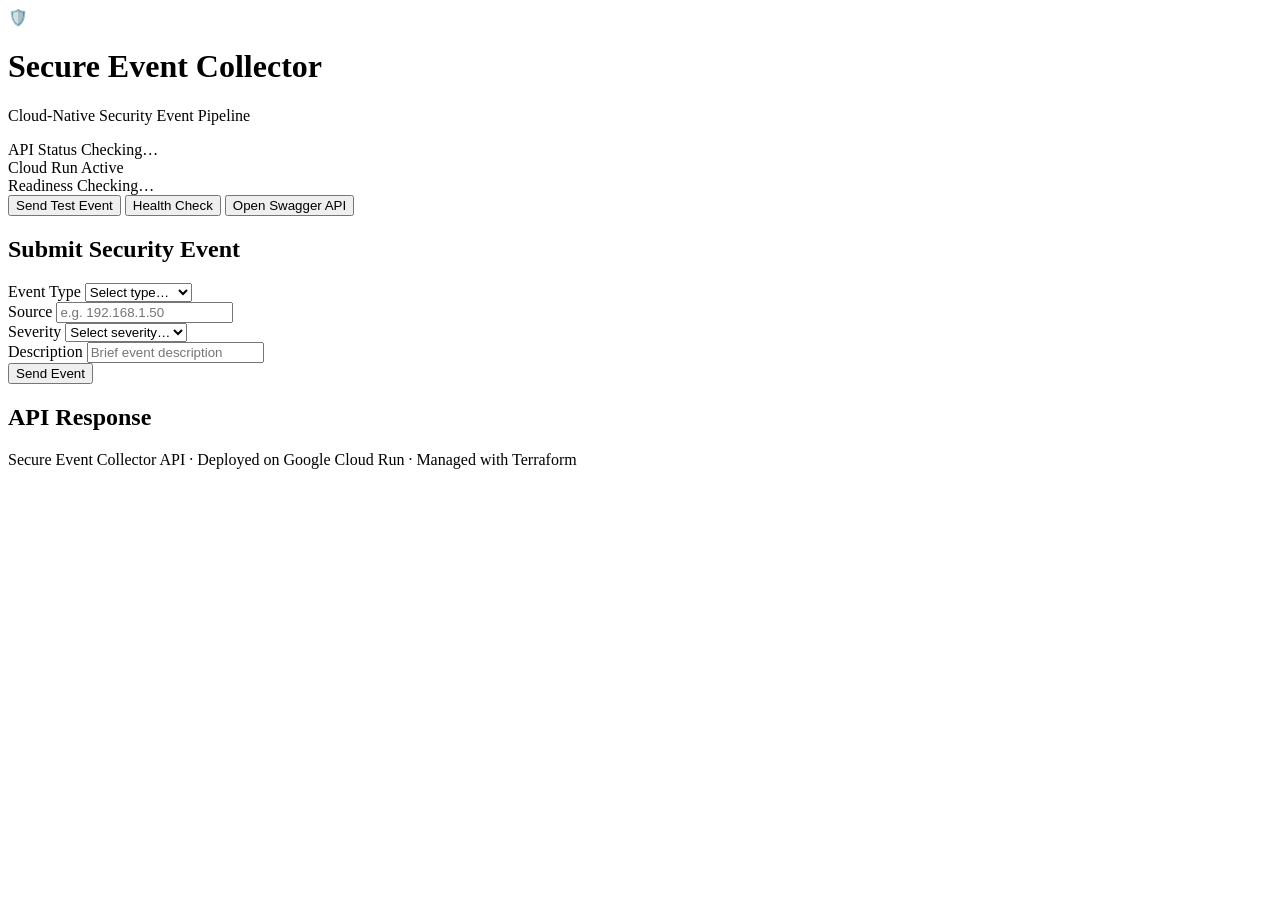
==== app/wwwroot/index.html @ b36ee261 "feat: add responsive frontend dashboard" ====
<!DOCTYPE html>
<html lang="en">
<head>
    <meta charset="UTF-8">
    <meta name="viewport" content="width=device-width, initial-scale=1.0">
    <title>Secure Event Collector — Dashboard</title>
    <meta name="description" content="Enterprise dashboard for the Secure Event Collector API deployed on Google Cloud Run.">
    <link rel="preconnect" href="https://fonts.googleapis.com">
    <link rel="preconnect" href="https://fonts.gstatic.com" crossorigin>
    <link href="https://fonts.googleapis.com/css2?family=Google+Sans:wght@400;500;600&family=Roboto:wght@400;500&display=swap" rel="stylesheet">
    <link rel="stylesheet" href="/css/site.css">
</head>
<body>

    <!-- Header -->
    <header class="header">
        <div class="header-inner">
            <div class="header-title">
                <span class="header-icon">🛡️</span>
                <div>
                    <h1>Secure Event Collector</h1>
                    <p class="header-subtitle">Cloud-Native Security Event Pipeline</p>
                </div>
            </div>
        </div>
    </header>

    <main class="container">

        <!-- Status Cards -->
        <section class="status-row">
            <div class="status-card">
                <span class="status-dot green" id="api-status-dot"></span>
                <div class="status-info">
                    <span class="status-label">API Status</span>
                    <span class="status-value" id="api-status-text">Checking…</span>
                </div>
            </div>
            <div class="status-card">
                <span class="status-dot green"></span>
                <div class="status-info">
                    <span class="status-label">Cloud Run</span>
                    <span class="status-value">Active</span>
                </div>
            </div>
            <div class="status-card">
                <span class="status-dot green" id="ready-status-dot"></span>
                <div class="status-info">
                    <span class="status-label">Readiness</span>
                    <span class="status-value" id="ready-status-text">Checking…</span>
                </div>
            </div>
        </section>

        <!-- Action Buttons -->
        <section class="actions-row">
            <button class="btn btn-primary" id="btn-send-event" type="button">Send Test Event</button>
            <button class="btn btn-secondary" id="btn-health" type="button">Health Check</button>
            <button class="btn btn-outline" id="btn-swagger" type="button">Open Swagger API</button>
        </section>

        <!-- Response Banner -->
        <div class="response-banner hidden" id="response-banner">
            <span id="response-text"></span>
        </div>

        <!-- Event Form -->
        <section class="card form-card">
            <h2 class="card-title">Submit Security Event</h2>
            <form id="event-form" autocomplete="off">
                <div class="form-grid">
                    <div class="form-group">
                        <label for="eventType">Event Type</label>
                        <select id="eventType" required>
                            <option value="">Select type…</option>
                            <option value="Authentication">Authentication</option>
                            <option value="Firewall">Firewall</option>
                            <option value="Api">Api</option>
                        </select>
                    </div>
                    <div class="form-group">
                        <label for="source">Source</label>
                        <input type="text" id="source" placeholder="e.g. 192.168.1.50" required>
                    </div>
                    <div class="form-group">
                        <label for="severity">Severity</label>
                        <select id="severity" required>
                            <option value="">Select severity…</option>
                            <option value="Low">Low</option>
                            <option value="Medium">Medium</option>
                            <option value="High">High</option>
                            <option value="Critical">Critical</option>
                        </select>
                    </div>
                    <div class="form-group">
                        <label for="description">Description</label>
                        <input type="text" id="description" placeholder="Brief event description" required>
                    </div>
                </div>
                <div class="form-actions">
                    <button class="btn btn-primary" type="submit">Send Event</button>
                </div>
            </form>
        </section>

        <!-- Response Detail Card -->
        <section class="card response-card hidden" id="response-card">
            <h2 class="card-title">API Response</h2>
            <pre id="response-json"></pre>
        </section>

    </main>

    <footer class="footer">
        <p>Secure Event Collector API &middot; Deployed on Google Cloud Run &middot; Managed with Terraform</p>
    </footer>

    <script src="/js/app.js"></script>
</body>
</html>
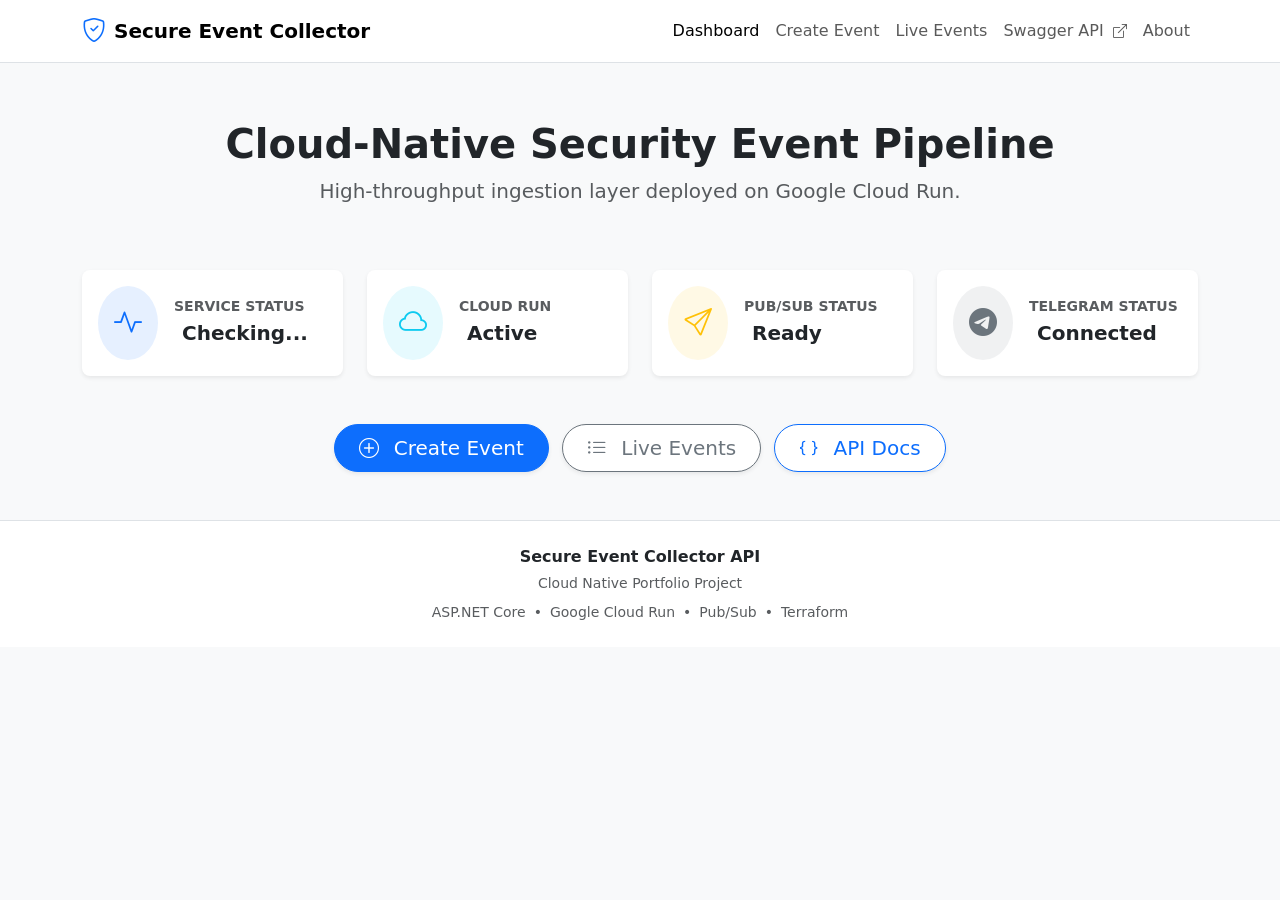
==== commit d4681a34: "feat: apply  UI improvements" ====
--- a/app/wwwroot/index.html
+++ b/app/wwwroot/index.html
@@ -4,117 +4,166 @@
     <meta charset="UTF-8">
     <meta name="viewport" content="width=device-width, initial-scale=1.0">
     <title>Secure Event Collector — Dashboard</title>
-    <meta name="description" content="Enterprise dashboard for the Secure Event Collector API deployed on Google Cloud Run.">
+    <!-- Bootstrap 5 CSS -->
+    <link href="https://cdn.jsdelivr.net/npm/bootstrap@5.3.2/dist/css/bootstrap.min.css" rel="stylesheet">
+    <!-- Bootstrap Icons -->
+    <link rel="stylesheet" href="https://cdn.jsdelivr.net/npm/bootstrap-icons@1.11.1/font/bootstrap-icons.css">
+    <!-- Google Fonts -->
     <link rel="preconnect" href="https://fonts.googleapis.com">
     <link rel="preconnect" href="https://fonts.gstatic.com" crossorigin>
-    <link href="https://fonts.googleapis.com/css2?family=Google+Sans:wght@400;500;600&family=Roboto:wght@400;500&display=swap" rel="stylesheet">
+    <link href="https://fonts.googleapis.com/css2?family=Google+Sans:wght@400;500;700&family=Roboto:wght@400;500&display=swap" rel="stylesheet">
+    <!-- Custom CSS -->
     <link rel="stylesheet" href="/css/site.css">
 </head>
-<body>
+<body class="bg-light">
 
-    <!-- Header -->
-    <header class="header">
-        <div class="header-inner">
-            <div class="header-title">
-                <span class="header-icon">🛡️</span>
-                <div>
-                    <h1>Secure Event Collector</h1>
-                    <p class="header-subtitle">Cloud-Native Security Event Pipeline</p>
+    <!-- Top Navigation -->
+    <nav class="navbar navbar-expand-lg navbar-light bg-white border-bottom fixed-top">
+        <div class="container">
+            <a class="navbar-brand d-flex align-items-center fw-bold" href="/">
+                <i class="bi bi-shield-check text-primary me-2 fs-4"></i>
+                <span class="font-google-sans">Secure Event Collector</span>
+            </a>
+            <button class="navbar-toggler" type="button" data-bs-toggle="collapse" data-bs-target="#navbarNav">
+                <span class="navbar-toggler-icon"></span>
+            </button>
+            <div class="collapse navbar-collapse" id="navbarNav">
+                <ul class="navbar-nav ms-auto font-google-sans">
+                    <li class="nav-item">
+                        <a class="nav-link active" href="/">Dashboard</a>
+                    </li>
+                    <li class="nav-item">
+                        <a class="nav-link" href="/create.html">Create Event</a>
+                    </li>
+                    <li class="nav-item">
+                        <a class="nav-link" href="/live.html">Live Events</a>
+                    </li>
+                    <li class="nav-item">
+                        <a class="nav-link" href="/swagger" target="_blank">Swagger API <i class="bi bi-box-arrow-up-right ms-1 small"></i></a>
+                    </li>
+                    <li class="nav-item">
+                        <a class="nav-link" href="/about.html">About</a>
+                    </li>
+                </ul>
+            </div>
+        </div>
+    </nav>
+
+    <!-- Main Content -->
+    <main class="container mt-5 pt-5 pb-5">
+        
+        <!-- Header -->
+        <div class="row mb-4">
+            <div class="col-12 text-center my-4">
+                <h1 class="display-6 fw-bold font-google-sans text-dark">Cloud-Native Security Event Pipeline</h1>
+                <p class="lead text-muted font-roboto">High-throughput ingestion layer deployed on Google Cloud Run.</p>
+            </div>
+        </div>
+
+        <!-- Status Cards -->
+        <div class="row g-4 mb-5">
+            <div class="col-md-6 col-lg-3">
+                <div class="card h-100 shadow-sm border-0 rounded-3">
+                    <div class="card-body d-flex align-items-center">
+                        <div class="rounded-circle bg-primary bg-opacity-10 p-3 me-3">
+                            <i class="bi bi-activity fs-3 text-primary"></i>
+                        </div>
+                        <div>
+                            <h6 class="card-title text-muted text-uppercase mb-1 small fw-bold">Service Status</h6>
+                            <div class="d-flex align-items-center">
+                                <span class="status-indicator bg-success me-2" id="api-status-dot"></span>
+                                <span class="fw-semibold font-roboto fs-5" id="api-status-text">Checking...</span>
+                            </div>
+                        </div>
+                    </div>
+                </div>
+            </div>
+            
+            <div class="col-md-6 col-lg-3">
+                <div class="card h-100 shadow-sm border-0 rounded-3">
+                    <div class="card-body d-flex align-items-center">
+                        <div class="rounded-circle bg-info bg-opacity-10 p-3 me-3">
+                            <i class="bi bi-cloud fs-3 text-info"></i>
+                        </div>
+                        <div>
+                            <h6 class="card-title text-muted text-uppercase mb-1 small fw-bold">Cloud Run</h6>
+                            <div class="d-flex align-items-center">
+                                <span class="status-indicator bg-success me-2"></span>
+                                <span class="fw-semibold font-roboto fs-5">Active</span>
+                            </div>
+                        </div>
+                    </div>
+                </div>
+            </div>
+
+            <div class="col-md-6 col-lg-3">
+                <div class="card h-100 shadow-sm border-0 rounded-3">
+                    <div class="card-body d-flex align-items-center">
+                        <div class="rounded-circle bg-warning bg-opacity-10 p-3 me-3">
+                            <i class="bi bi-send fs-3 text-warning"></i>
+                        </div>
+                        <div>
+                            <h6 class="card-title text-muted text-uppercase mb-1 small fw-bold">Pub/Sub Status</h6>
+                            <div class="d-flex align-items-center">
+                                <span class="status-indicator bg-success me-2"></span>
+                                <span class="fw-semibold font-roboto fs-5">Ready</span>
+                            </div>
+                        </div>
+                    </div>
+                </div>
+            </div>
+
+            <div class="col-md-6 col-lg-3">
+                <div class="card h-100 shadow-sm border-0 rounded-3">
+                    <div class="card-body d-flex align-items-center">
+                        <div class="rounded-circle bg-secondary bg-opacity-10 p-3 me-3">
+                            <i class="bi bi-telegram fs-3 text-secondary"></i>
+                        </div>
+                        <div>
+                            <h6 class="card-title text-muted text-uppercase mb-1 small fw-bold">Telegram Status</h6>
+                            <div class="d-flex align-items-center">
+                                <span class="status-indicator bg-success me-2"></span>
+                                <span class="fw-semibold font-roboto fs-5">Connected</span>
+                            </div>
+                        </div>
+                    </div>
                 </div>
             </div>
         </div>
-    </header>
 
-    <main class="container">
-
-        <!-- Status Cards -->
-        <section class="status-row">
-            <div class="status-card">
-                <span class="status-dot green" id="api-status-dot"></span>
-                <div class="status-info">
-                    <span class="status-label">API Status</span>
-                    <span class="status-value" id="api-status-text">Checking…</span>
-                </div>
+        <!-- Quick Actions -->
+        <div class="row justify-content-center">
+            <div class="col-md-8 text-center">
+                <a href="/create.html" class="btn btn-primary btn-lg px-4 me-md-2 shadow-sm rounded-pill font-google-sans mb-3 mb-md-0">
+                    <i class="bi bi-plus-circle me-2"></i> Create Event
+                </a>
+                <a href="/live.html" class="btn btn-outline-secondary btn-lg px-4 me-md-2 bg-white shadow-sm rounded-pill font-google-sans mb-3 mb-md-0">
+                    <i class="bi bi-list-ul me-2"></i> Live Events
+                </a>
+                <a href="/swagger" target="_blank" class="btn btn-outline-primary btn-lg px-4 bg-white shadow-sm rounded-pill font-google-sans">
+                    <i class="bi bi-braces me-2"></i> API Docs
+                </a>
             </div>
-            <div class="status-card">
-                <span class="status-dot green"></span>
-                <div class="status-info">
-                    <span class="status-label">Cloud Run</span>
-                    <span class="status-value">Active</span>
-                </div>
-            </div>
-            <div class="status-card">
-                <span class="status-dot green" id="ready-status-dot"></span>
-                <div class="status-info">
-                    <span class="status-label">Readiness</span>
-                    <span class="status-value" id="ready-status-text">Checking…</span>
-                </div>
-            </div>
-        </section>
-
-        <!-- Action Buttons -->
-        <section class="actions-row">
-            <button class="btn btn-primary" id="btn-send-event" type="button">Send Test Event</button>
-            <button class="btn btn-secondary" id="btn-health" type="button">Health Check</button>
-            <button class="btn btn-outline" id="btn-swagger" type="button">Open Swagger API</button>
-        </section>
-
-        <!-- Response Banner -->
-        <div class="response-banner hidden" id="response-banner">
-            <span id="response-text"></span>
         </div>
-
-        <!-- Event Form -->
-        <section class="card form-card">
-            <h2 class="card-title">Submit Security Event</h2>
-            <form id="event-form" autocomplete="off">
-                <div class="form-grid">
-                    <div class="form-group">
-                        <label for="eventType">Event Type</label>
-                        <select id="eventType" required>
-                            <option value="">Select type…</option>
-                            <option value="Authentication">Authentication</option>
-                            <option value="Firewall">Firewall</option>
-                            <option value="Api">Api</option>
-                        </select>
-                    </div>
-                    <div class="form-group">
-                        <label for="source">Source</label>
-                        <input type="text" id="source" placeholder="e.g. 192.168.1.50" required>
-                    </div>
-                    <div class="form-group">
-                        <label for="severity">Severity</label>
-                        <select id="severity" required>
-                            <option value="">Select severity…</option>
-                            <option value="Low">Low</option>
-                            <option value="Medium">Medium</option>
-                            <option value="High">High</option>
-                            <option value="Critical">Critical</option>
-                        </select>
-                    </div>
-                    <div class="form-group">
-                        <label for="description">Description</label>
-                        <input type="text" id="description" placeholder="Brief event description" required>
-                    </div>
-                </div>
-                <div class="form-actions">
-                    <button class="btn btn-primary" type="submit">Send Event</button>
-                </div>
-            </form>
-        </section>
-
-        <!-- Response Detail Card -->
-        <section class="card response-card hidden" id="response-card">
-            <h2 class="card-title">API Response</h2>
-            <pre id="response-json"></pre>
-        </section>
-
+        
     </main>
 
-    <footer class="footer">
-        <p>Secure Event Collector API &middot; Deployed on Google Cloud Run &middot; Managed with Terraform</p>
+    <!-- Footer -->
+    <footer class="bg-white border-top py-4 mt-auto">
+        <div class="container text-center">
+            <p class="mb-1 fw-semibold font-google-sans text-dark">Secure Event Collector API</p>
+            <p class="text-muted small mb-2">Cloud Native Portfolio Project</p>
+            <div class="d-flex justify-content-center align-items-center gap-2 small text-muted font-roboto">
+                <span>ASP.NET Core</span> &bull;
+                <span>Google Cloud Run</span> &bull;
+                <span>Pub/Sub</span> &bull;
+                <span>Terraform</span>
+            </div>
+        </div>
     </footer>
 
+    <!-- Bootstrap JS Bundle -->
+    <script src="https://cdn.jsdelivr.net/npm/bootstrap@5.3.2/dist/js/bootstrap.bundle.min.js"></script>
     <script src="/js/app.js"></script>
 </body>
 </html>
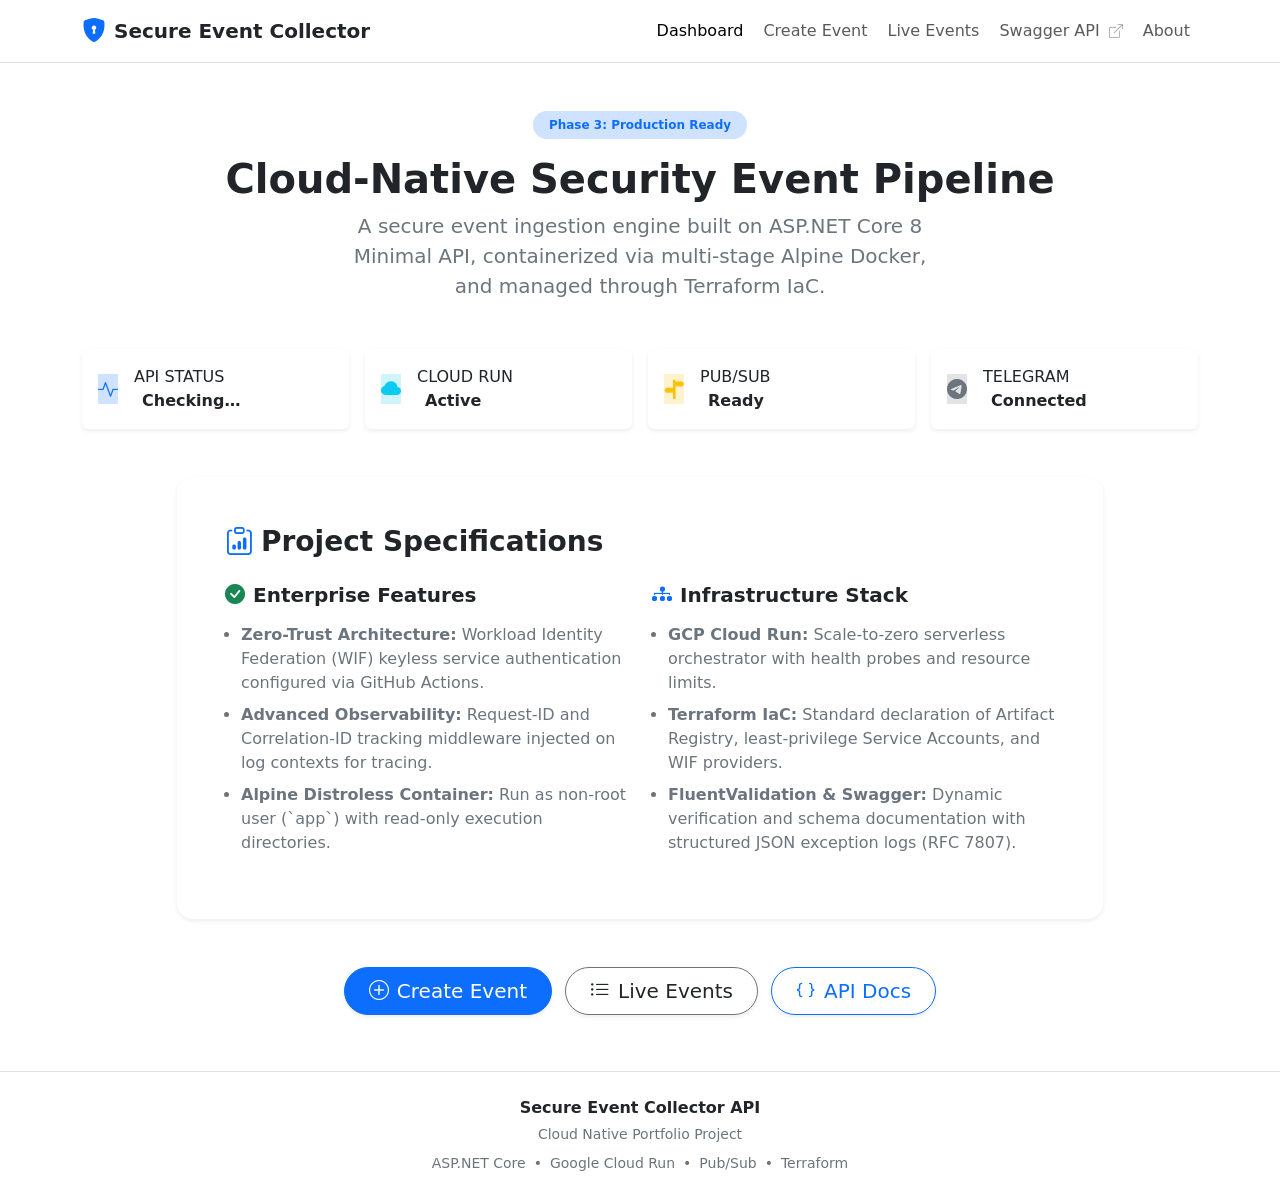
==== commit 0ae966a6: "feat: upload final UI version from local machine" ====
--- a/app/wwwroot/index.html
+++ b/app/wwwroot/index.html
@@ -4,156 +4,167 @@
     <meta charset="UTF-8">
     <meta name="viewport" content="width=device-width, initial-scale=1.0">
     <title>Secure Event Collector — Dashboard</title>
-    <!-- Bootstrap 5 CSS -->
-    <link href="https://cdn.jsdelivr.net/npm/bootstrap@5.3.2/dist/css/bootstrap.min.css" rel="stylesheet">
-    <!-- Bootstrap Icons -->
-    <link rel="stylesheet" href="https://cdn.jsdelivr.net/npm/bootstrap-icons@1.11.1/font/bootstrap-icons.css">
-    <!-- Google Fonts -->
+    <meta name="description" content="Cloud-Native Security Event Pipeline dashboard deployed on Google Cloud Run.">
+    <link href="https://cdn.jsdelivr.net/npm/bootstrap@5.3.3/dist/css/bootstrap.min.css" rel="stylesheet">
+    <link rel="stylesheet" href="https://cdn.jsdelivr.net/npm/bootstrap-icons@1.11.3/font/bootstrap-icons.css">
     <link rel="preconnect" href="https://fonts.googleapis.com">
     <link rel="preconnect" href="https://fonts.gstatic.com" crossorigin>
-    <link href="https://fonts.googleapis.com/css2?family=Google+Sans:wght@400;500;700&family=Roboto:wght@400;500&display=swap" rel="stylesheet">
-    <!-- Custom CSS -->
+    <link href="https://fonts.googleapis.com/css2?family=Inter:wght@400;500;600;700&display=swap" rel="stylesheet">
     <link rel="stylesheet" href="/css/site.css">
 </head>
-<body class="bg-light">
+<body>
 
-    <!-- Top Navigation -->
-    <nav class="navbar navbar-expand-lg navbar-light bg-white border-bottom fixed-top">
+    <!-- Navigation -->
+    <nav class="navbar navbar-expand-lg bg-white border-bottom sticky-top shadow-xs">
         <div class="container">
-            <a class="navbar-brand d-flex align-items-center fw-bold" href="/">
-                <i class="bi bi-shield-check text-primary me-2 fs-4"></i>
-                <span class="font-google-sans">Secure Event Collector</span>
+            <a class="navbar-brand d-flex align-items-center gap-2 text-dark" href="/">
+                <i class="bi bi-shield-lock-fill text-primary fs-4"></i>
+                <span class="fw-bold">Secure Event Collector</span>
             </a>
-            <button class="navbar-toggler" type="button" data-bs-toggle="collapse" data-bs-target="#navbarNav">
+            <button class="navbar-toggler border-0" type="button" data-bs-toggle="collapse" data-bs-target="#mainNav">
                 <span class="navbar-toggler-icon"></span>
             </button>
-            <div class="collapse navbar-collapse" id="navbarNav">
-                <ul class="navbar-nav ms-auto font-google-sans">
-                    <li class="nav-item">
-                        <a class="nav-link active" href="/">Dashboard</a>
-                    </li>
-                    <li class="nav-item">
-                        <a class="nav-link" href="/create.html">Create Event</a>
-                    </li>
-                    <li class="nav-item">
-                        <a class="nav-link" href="/live.html">Live Events</a>
-                    </li>
-                    <li class="nav-item">
-                        <a class="nav-link" href="/swagger" target="_blank">Swagger API <i class="bi bi-box-arrow-up-right ms-1 small"></i></a>
-                    </li>
-                    <li class="nav-item">
-                        <a class="nav-link" href="/about.html">About</a>
-                    </li>
+            <div class="collapse navbar-collapse" id="mainNav">
+                <ul class="navbar-nav ms-auto gap-1">
+                    <li class="nav-item"><a class="nav-link active" href="/">Dashboard</a></li>
+                    <li class="nav-item"><a class="nav-link" href="/create.html">Create Event</a></li>
+                    <li class="nav-item"><a class="nav-link" href="/live.html">Live Events</a></li>
+                    <li class="nav-item"><a class="nav-link" href="/swagger" target="_blank">Swagger API <i class="bi bi-box-arrow-up-right ms-1 small opacity-50"></i></a></li>
+                    <li class="nav-item"><a class="nav-link" href="/about.html">About</a></li>
                 </ul>
             </div>
         </div>
     </nav>
 
-    <!-- Main Content -->
-    <main class="container mt-5 pt-5 pb-5">
-        
-        <!-- Header -->
-        <div class="row mb-4">
-            <div class="col-12 text-center my-4">
-                <h1 class="display-6 fw-bold font-google-sans text-dark">Cloud-Native Security Event Pipeline</h1>
-                <p class="lead text-muted font-roboto">High-throughput ingestion layer deployed on Google Cloud Run.</p>
-            </div>
-        </div>
+    <main class="container py-5">
+
+        <!-- Hero -->
+        <section class="text-center mb-5">
+            <span class="badge bg-primary-subtle text-primary rounded-pill px-3 py-2 mb-3 fw-semibold">Phase 3: Production Ready</span>
+            <h1 class="fw-bold mb-2">Cloud-Native Security Event Pipeline</h1>
+            <p class="lead text-secondary mx-auto" style="max-width:38rem">
+                A secure event ingestion engine built on ASP.NET Core 8 Minimal API, containerized via multi-stage Alpine Docker, and managed through Terraform IaC.
+            </p>
+        </section>
 
         <!-- Status Cards -->
-        <div class="row g-4 mb-5">
-            <div class="col-md-6 col-lg-3">
-                <div class="card h-100 shadow-sm border-0 rounded-3">
-                    <div class="card-body d-flex align-items-center">
-                        <div class="rounded-circle bg-primary bg-opacity-10 p-3 me-3">
-                            <i class="bi bi-activity fs-3 text-primary"></i>
+        <section class="row g-3 mb-5">
+            <div class="col-sm-6 col-lg-3">
+                <div class="card border-0 shadow-sm h-100 card-hover">
+                    <div class="card-body d-flex align-items-center gap-3">
+                        <div class="icon-circle bg-primary-subtle text-primary">
+                            <i class="bi bi-activity fs-5"></i>
                         </div>
                         <div>
-                            <h6 class="card-title text-muted text-uppercase mb-1 small fw-bold">Service Status</h6>
-                            <div class="d-flex align-items-center">
-                                <span class="status-indicator bg-success me-2" id="api-status-dot"></span>
-                                <span class="fw-semibold font-roboto fs-5" id="api-status-text">Checking...</span>
+                            <div class="label-sm">API STATUS</div>
+                            <div class="d-flex align-items-center gap-2">
+                                <span class="status-dot" id="api-dot"></span>
+                                <span class="fw-semibold" id="api-text">Checking…</span>
                             </div>
                         </div>
                     </div>
                 </div>
             </div>
-            
-            <div class="col-md-6 col-lg-3">
-                <div class="card h-100 shadow-sm border-0 rounded-3">
-                    <div class="card-body d-flex align-items-center">
-                        <div class="rounded-circle bg-info bg-opacity-10 p-3 me-3">
-                            <i class="bi bi-cloud fs-3 text-info"></i>
+            <div class="col-sm-6 col-lg-3">
+                <div class="card border-0 shadow-sm h-100 card-hover">
+                    <div class="card-body d-flex align-items-center gap-3">
+                        <div class="icon-circle bg-info-subtle text-info">
+                            <i class="bi bi-cloud-fill fs-5"></i>
                         </div>
                         <div>
-                            <h6 class="card-title text-muted text-uppercase mb-1 small fw-bold">Cloud Run</h6>
-                            <div class="d-flex align-items-center">
-                                <span class="status-indicator bg-success me-2"></span>
-                                <span class="fw-semibold font-roboto fs-5">Active</span>
+                            <div class="label-sm">CLOUD RUN</div>
+                            <div class="d-flex align-items-center gap-2">
+                                <span class="status-dot bg-success"></span>
+                                <span class="fw-semibold">Active</span>
                             </div>
                         </div>
                     </div>
                 </div>
             </div>
-
-            <div class="col-md-6 col-lg-3">
-                <div class="card h-100 shadow-sm border-0 rounded-3">
-                    <div class="card-body d-flex align-items-center">
-                        <div class="rounded-circle bg-warning bg-opacity-10 p-3 me-3">
-                            <i class="bi bi-send fs-3 text-warning"></i>
+            <div class="col-sm-6 col-lg-3">
+                <div class="card border-0 shadow-sm h-100 card-hover">
+                    <div class="card-body d-flex align-items-center gap-3">
+                        <div class="icon-circle bg-warning-subtle text-warning">
+                            <i class="bi bi-signpost-split-fill fs-5"></i>
                         </div>
                         <div>
-                            <h6 class="card-title text-muted text-uppercase mb-1 small fw-bold">Pub/Sub Status</h6>
-                            <div class="d-flex align-items-center">
-                                <span class="status-indicator bg-success me-2"></span>
-                                <span class="fw-semibold font-roboto fs-5">Ready</span>
+                            <div class="label-sm">PUB/SUB</div>
+                            <div class="d-flex align-items-center gap-2">
+                                <span class="status-dot bg-success"></span>
+                                <span class="fw-semibold">Ready</span>
                             </div>
                         </div>
                     </div>
                 </div>
             </div>
-
-            <div class="col-md-6 col-lg-3">
-                <div class="card h-100 shadow-sm border-0 rounded-3">
-                    <div class="card-body d-flex align-items-center">
-                        <div class="rounded-circle bg-secondary bg-opacity-10 p-3 me-3">
-                            <i class="bi bi-telegram fs-3 text-secondary"></i>
+            <div class="col-sm-6 col-lg-3">
+                <div class="card border-0 shadow-sm h-100 card-hover">
+                    <div class="card-body d-flex align-items-center gap-3">
+                        <div class="icon-circle bg-secondary-subtle text-secondary">
+                            <i class="bi bi-telegram fs-5"></i>
                         </div>
                         <div>
-                            <h6 class="card-title text-muted text-uppercase mb-1 small fw-bold">Telegram Status</h6>
-                            <div class="d-flex align-items-center">
-                                <span class="status-indicator bg-success me-2"></span>
-                                <span class="fw-semibold font-roboto fs-5">Connected</span>
+                            <div class="label-sm">TELEGRAM</div>
+                            <div class="d-flex align-items-center gap-2">
+                                <span class="status-dot bg-success"></span>
+                                <span class="fw-semibold">Connected</span>
                             </div>
                         </div>
                     </div>
                 </div>
             </div>
-        </div>
+        </section>
+
+        <!-- Project Overview & Tech Spec Summary -->
+        <section class="row g-4 mb-5 justify-content-center">
+            <div class="col-lg-10">
+                <div class="card border-0 shadow-sm rounded-4">
+                    <div class="card-body p-4 p-md-5">
+                        <h3 class="fw-bold mb-4 font-google-sans text-dark"><i class="bi bi-clipboard-data text-primary me-2"></i>Project Specifications</h3>
+                        <div class="row g-4">
+                            <div class="col-md-6 border-end-md">
+                                <h5 class="fw-semibold text-dark"><i class="bi bi-check-circle-fill text-success me-2"></i>Enterprise Features</h5>
+                                <ul class="text-secondary ps-3 mt-3">
+                                    <li class="mb-2"><strong>Zero-Trust Architecture:</strong> Workload Identity Federation (WIF) keyless service authentication configured via GitHub Actions.</li>
+                                    <li class="mb-2"><strong>Advanced Observability:</strong> Request-ID and Correlation-ID tracking middleware injected on log contexts for tracing.</li>
+                                    <li class="mb-2"><strong>Alpine Distroless Container:</strong> Run as non-root user (`app`) with read-only execution directories.</li>
+                                </ul>
+                            </div>
+                            <div class="col-md-6">
+                                <h5 class="fw-semibold text-dark"><i class="bi bi-diagram-3-fill text-primary me-2"></i>Infrastructure Stack</h5>
+                                <ul class="text-secondary ps-3 mt-3">
+                                    <li class="mb-2"><strong>GCP Cloud Run:</strong> Scale-to-zero serverless orchestrator with health probes and resource limits.</li>
+                                    <li class="mb-2"><strong>Terraform IaC:</strong> Standard declaration of Artifact Registry, least-privilege Service Accounts, and WIF providers.</li>
+                                    <li class="mb-2"><strong>FluentValidation & Swagger:</strong> Dynamic verification and schema documentation with structured JSON exception logs (RFC 7807).</li>
+                                </ul>
+                            </div>
+                        </div>
+                    </div>
+                </div>
+            </div>
+        </section>
 
         <!-- Quick Actions -->
-        <div class="row justify-content-center">
-            <div class="col-md-8 text-center">
-                <a href="/create.html" class="btn btn-primary btn-lg px-4 me-md-2 shadow-sm rounded-pill font-google-sans mb-3 mb-md-0">
-                    <i class="bi bi-plus-circle me-2"></i> Create Event
-                </a>
-                <a href="/live.html" class="btn btn-outline-secondary btn-lg px-4 me-md-2 bg-white shadow-sm rounded-pill font-google-sans mb-3 mb-md-0">
-                    <i class="bi bi-list-ul me-2"></i> Live Events
-                </a>
-                <a href="/swagger" target="_blank" class="btn btn-outline-primary btn-lg px-4 bg-white shadow-sm rounded-pill font-google-sans">
-                    <i class="bi bi-braces me-2"></i> API Docs
-                </a>
-            </div>
-        </div>
-        
+        <section class="text-center">
+            <a href="/create.html" class="btn btn-primary btn-lg rounded-pill px-4 shadow-sm me-2 mb-2">
+                <i class="bi bi-plus-circle me-2"></i>Create Event
+            </a>
+            <a href="/live.html" class="btn btn-outline-secondary btn-lg rounded-pill px-4 shadow-sm me-2 mb-2 bg-white text-dark">
+                <i class="bi bi-list-ul me-2"></i>Live Events
+            </a>
+            <a href="/swagger" target="_blank" class="btn btn-outline-primary btn-lg rounded-pill px-4 shadow-sm mb-2 bg-white">
+                <i class="bi bi-braces me-2"></i>API Docs
+            </a>
+        </section>
+
     </main>
 
     <!-- Footer -->
-    <footer class="bg-white border-top py-4 mt-auto">
+    <footer class="border-top py-4 mt-auto bg-white">
         <div class="container text-center">
-            <p class="mb-1 fw-semibold font-google-sans text-dark">Secure Event Collector API</p>
-            <p class="text-muted small mb-2">Cloud Native Portfolio Project</p>
-            <div class="d-flex justify-content-center align-items-center gap-2 small text-muted font-roboto">
+            <p class="fw-semibold mb-1">Secure Event Collector API</p>
+            <p class="text-secondary small mb-2">Cloud Native Portfolio Project</p>
+            <div class="d-flex justify-content-center gap-2 small text-secondary">
                 <span>ASP.NET Core</span> &bull;
                 <span>Google Cloud Run</span> &bull;
                 <span>Pub/Sub</span> &bull;
@@ -162,8 +173,7 @@
         </div>
     </footer>
 
-    <!-- Bootstrap JS Bundle -->
-    <script src="https://cdn.jsdelivr.net/npm/bootstrap@5.3.2/dist/js/bootstrap.bundle.min.js"></script>
+    <script src="https://cdn.jsdelivr.net/npm/bootstrap@5.3.3/dist/js/bootstrap.bundle.min.js"></script>
     <script src="/js/app.js"></script>
 </body>
 </html>
